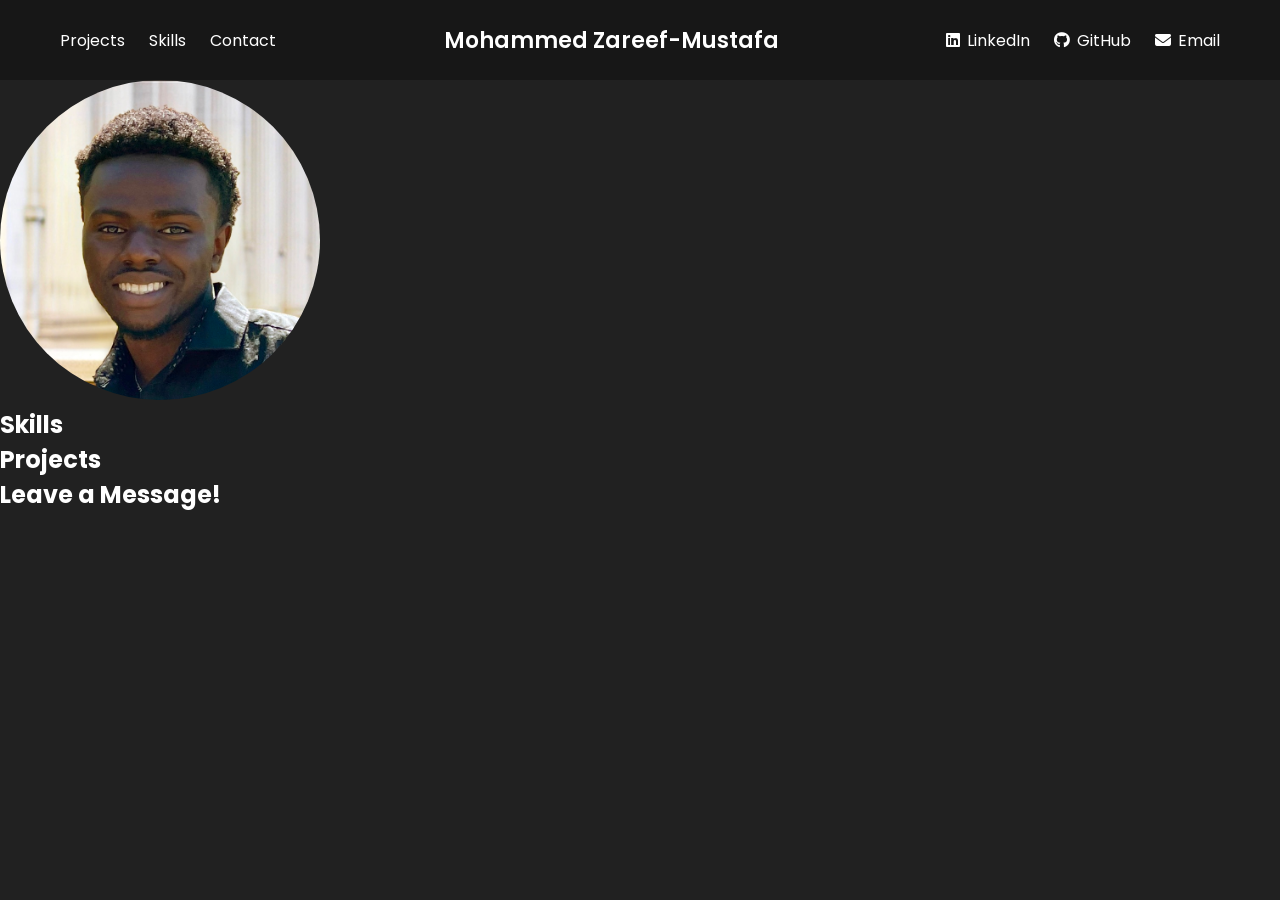
==== index.html @ 6625fdc6 "Initial commit" ====
<!DOCTYPE html>
<html lang="en">
  <head>
    <meta charset="UTF-8" />
    <meta name="viewport" content="width=device-width, initial-scale=1.0" />
    <title>Portfolio</title>
    <link rel="stylesheet" href="style.css" />

    <link rel="preconnect" href="https://fonts.googleapis.com" />
    <link rel="preconnect" href="https://fonts.gstatic.com" crossorigin />
    <link
      href="https://fonts.googleapis.com/css2?family=Poppins:ital,wght@0,100;0,200;0,300;0,400;0,500;0,600;0,700;0,800;0,900;1,100;1,200;1,300;1,400;1,500;1,600;1,700;1,800;1,900&display=swap"
      rel="stylesheet"
    />
    <link
      rel="stylesheet"
      href="https://cdnjs.cloudflare.com/ajax/libs/font-awesome/6.7.2/css/all.min.css"
      integrity="sha512-Evv84Mr4kqVGRNSgIGL/F/aIDqQb7xQ2vcrdIwxfjThSH8CSR7PBEakCr51Ck+w+/U6swU2Im1vVX0SVk9ABhg=="
      crossorigin="anonymous"
      referrerpolicy="no-referrer"
    />
  </head>
  <body>
    <!-- NAVBAR -->
    <nav id="desktop-nav">
      <div class="left">
        <a href="#projects">Projects</a>

        <a href="#skills">Skills</a>

        <a href="#contact">Contact</a>
      </div>
      <div class="middle">
        <a href="#top">Mohammed Zareef-Mustafa</a>
      </div>
      <div class="right">
        <a
          href="https://www.linkedin.com/in/mohammed-zareef-mustafa/"
          target="_blank"
        >
          <i class="fa-brands fa-linkedin"></i>
          <span>LinkedIn</span>
        </a>

        <a href="https://github.com/mzareefmustafa" target="_blank">
          <i class="fa-brands fa-github"></i>
          <span>GitHub</span>
        </a>

        <a href="mailto:mzareefmustafa@gmail.com" target="_blank">
          <i class="fa-solid fa-envelope"></i>
          <span>Email</span>
        </a>
      </div>
    </nav>
    <img src="assets/MyPortrait2_copy.jpg" alt="Photo of Mohammed" />
    <main>
      <!-- SECTION 1: HERO -->
      <section></section>

      <!-- SECTION 1: SKILLS -->
      <section id="skills"><h2>Skills</h2></section>

      <!-- SECTION 1: PROJECTS -->
      <section id="projects"><h2>Projects</h2></section>

      <!-- SECTION 1: CONTACT -->
      <section id="contact"><h2>Leave a Message!</h2></section>
    </main>
  </body>
</html>
---- style.css ----
:root {
    --text-color: white;
    --link-color: #4a76ee;
    --background-color: #eeeff1;
}

* {
    margin: 0;
    padding: 0;
    box-sizing: border-box;
}

body {
    font-family: "Poppins", sans-serif;
    background-color: rgb(33, 33, 33);
    color: white
}

html {
    scroll-behavior: smooth;
}

p {
    color: rgb(85, 85, 85);
}


a {
    color: var(--link-color);
    text-decoration: none;
    transition: all 300ms ease;
}

nav {
    display: flex;
    justify-content: space-between;
    padding: 0 50px;
    height: 80px;
    align-items: center;
    background-color: rgb(23, 23, 23);
}

nav .left a {
    color: var(--text-color);
    margin: 0 10px;
}

nav .middle a {
    color: var(--text-color);
    font-size: 22px;
    font-weight: 600;
}

nav .right a {
    color: var(--text-color);
    margin: 0 10px;
}

nav .right a span {
    margin-left: 3px;
}

@media (max-width: 600px) {
    /* NAVBAR */
    nav {
        padding: 0 20px;
    }

    nav .right a span {
        display: none;
    }
}

img {
    width: 25%;
    border-radius: 200px;
    
}
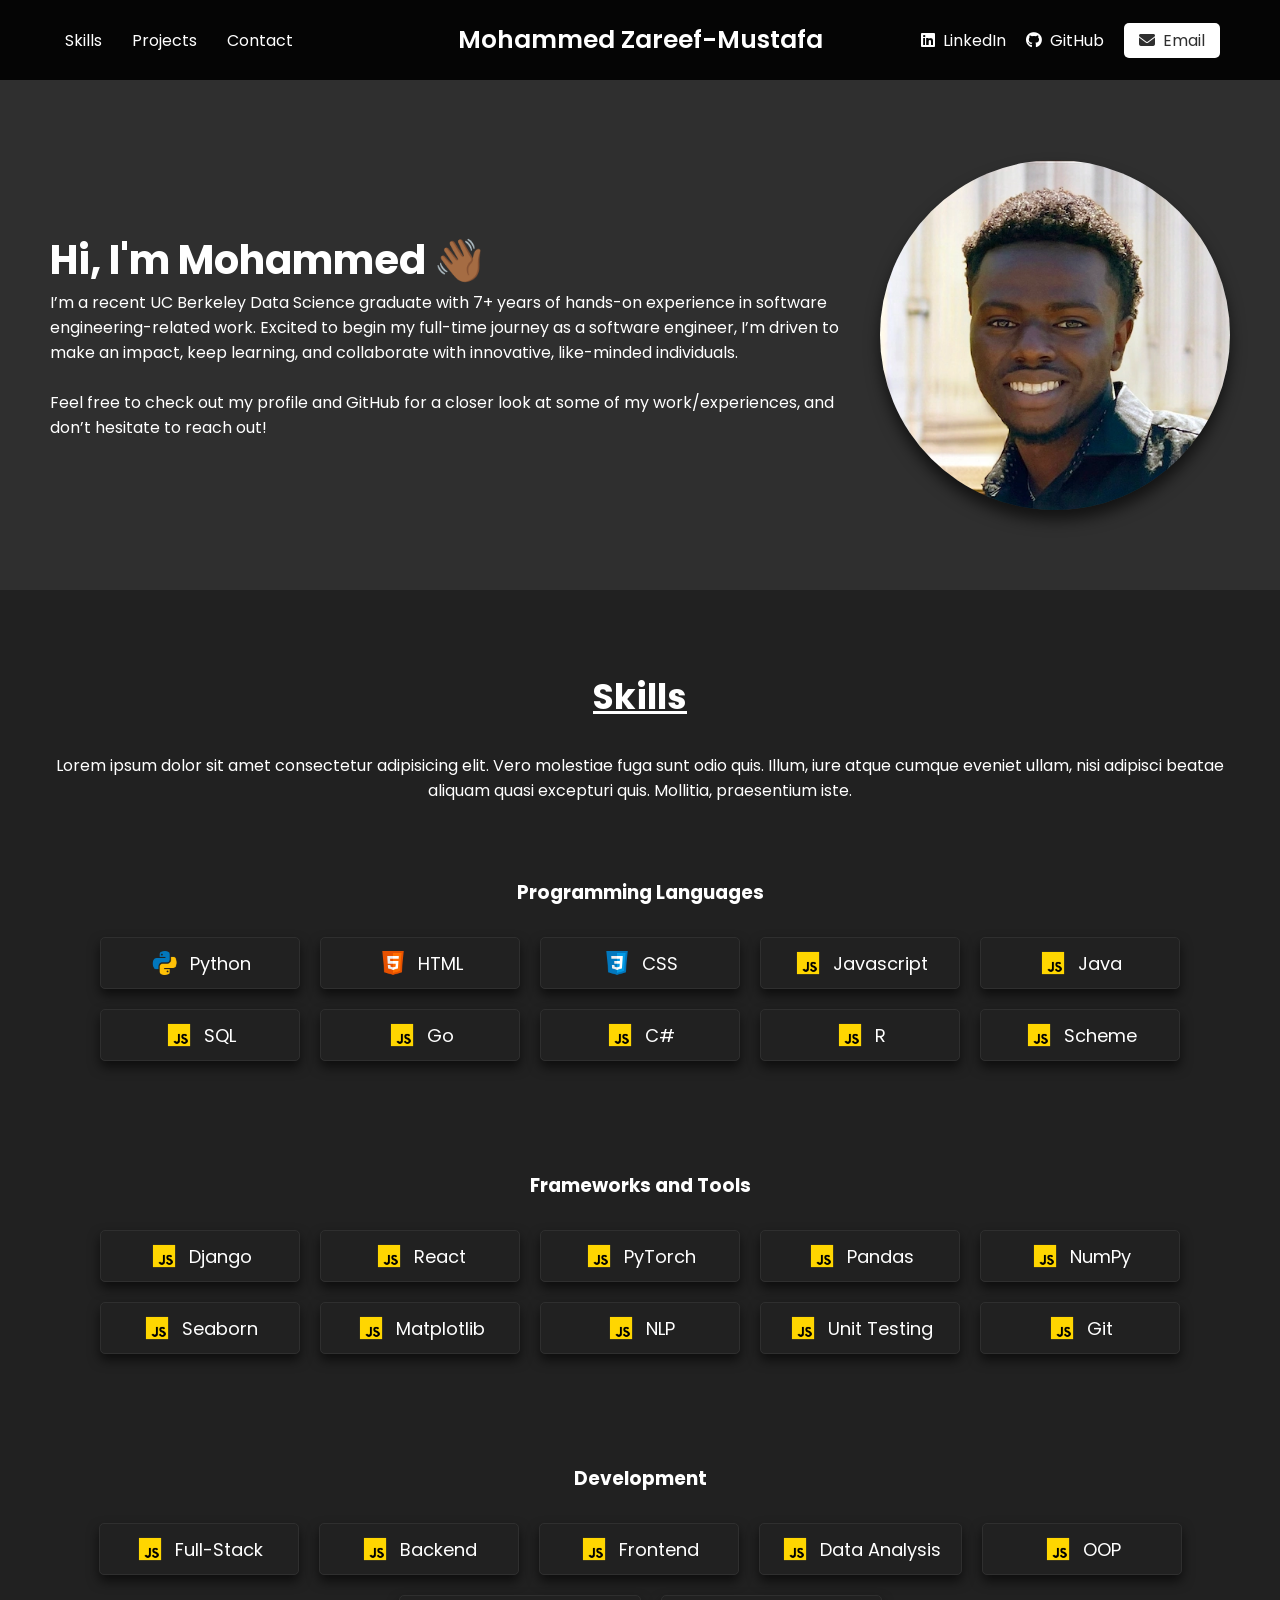
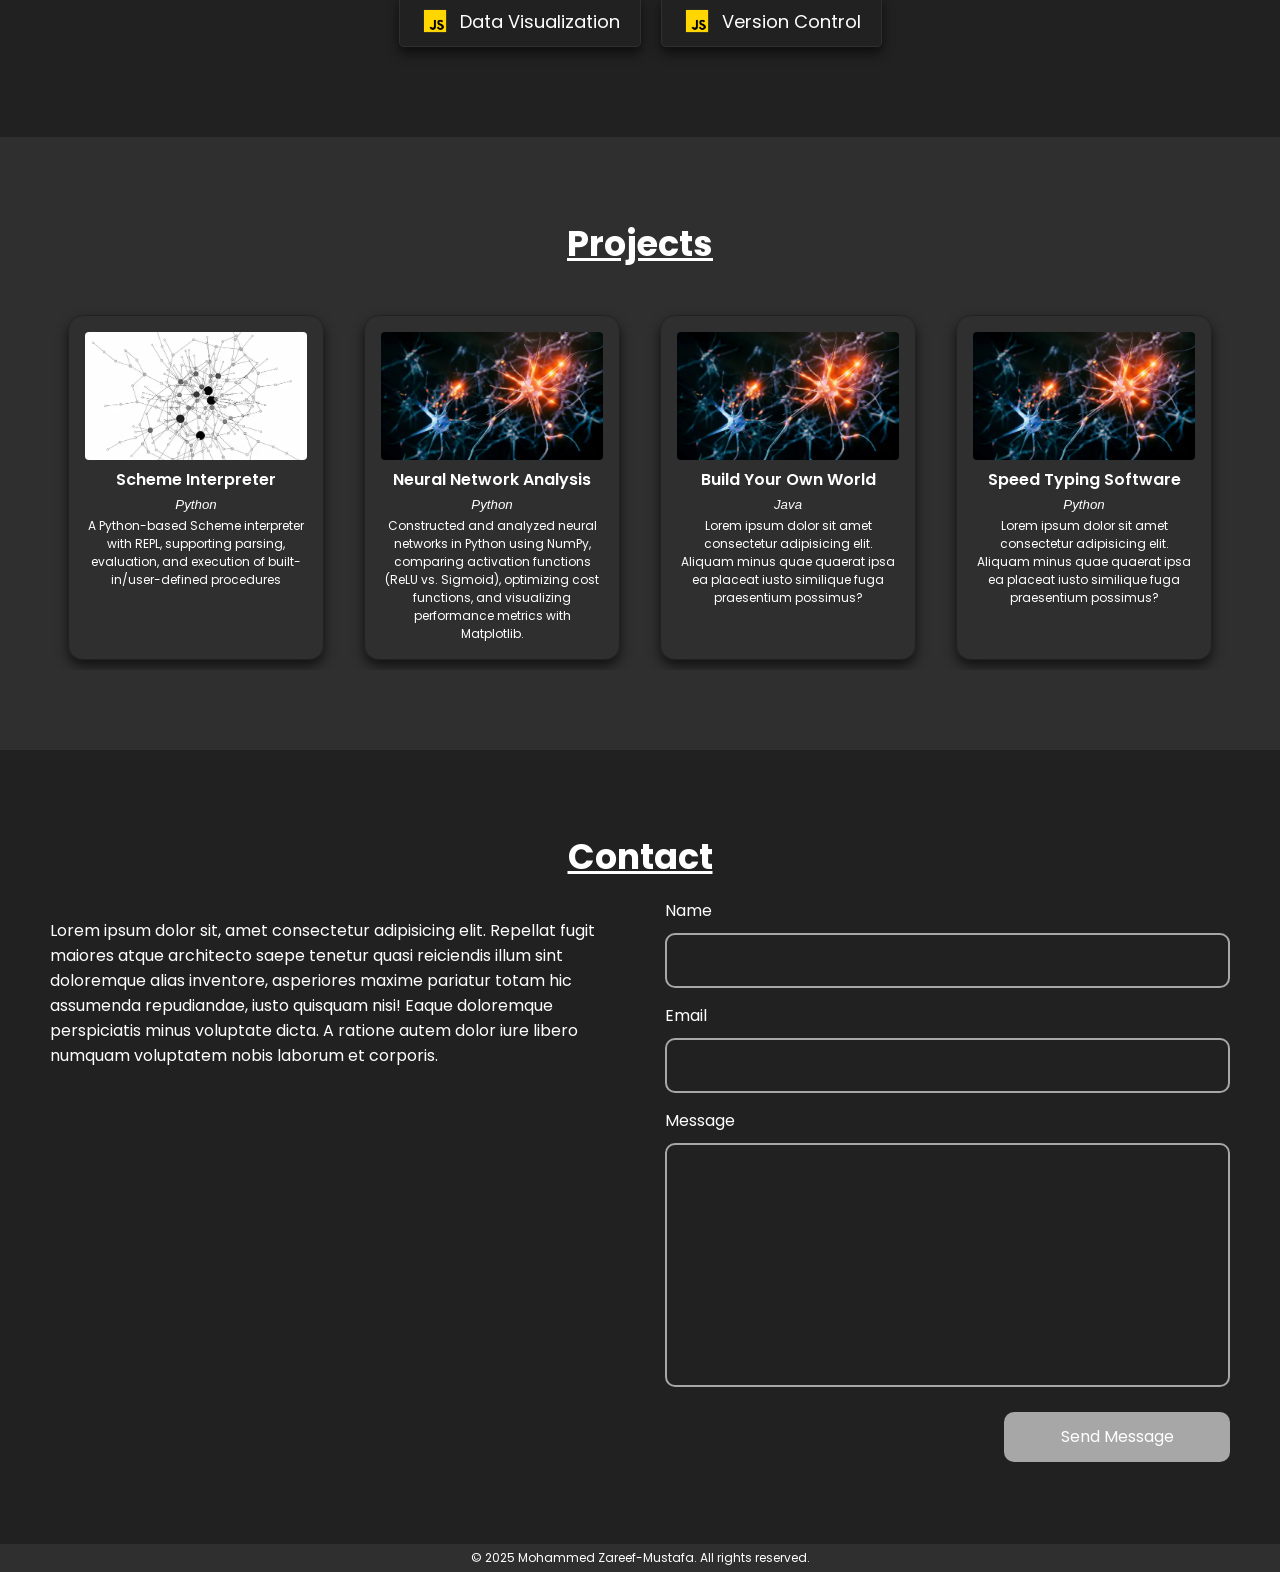
==== commit fe07b42a: "added skills, projects, and contact sections" ====
--- a/index.html
+++ b/index.html
@@ -22,16 +22,16 @@
   </head>
   <body>
     <!-- NAVBAR -->
-    <nav id="desktop-nav">
+    <nav>
       <div class="left">
+        <a href="#skills">Skills</a>
+
         <a href="#projects">Projects</a>
-
-        <a href="#skills">Skills</a>
 
         <a href="#contact">Contact</a>
       </div>
       <div class="middle">
-        <a href="#top">Mohammed Zareef-Mustafa</a>
+        <a href="#">Mohammed <span class="no-break">Zareef-Mustafa</span></a>
       </div>
       <div class="right">
         <a
@@ -53,19 +53,279 @@
         </a>
       </div>
     </nav>
-    <img src="assets/MyPortrait2_copy.jpg" alt="Photo of Mohammed" />
     <main>
       <!-- SECTION 1: HERO -->
-      <section></section>
-
-      <!-- SECTION 1: SKILLS -->
-      <section id="skills"><h2>Skills</h2></section>
-
-      <!-- SECTION 1: PROJECTS -->
-      <section id="projects"><h2>Projects</h2></section>
-
-      <!-- SECTION 1: CONTACT -->
-      <section id="contact"><h2>Leave a Message!</h2></section>
+      <section class="hero-section">
+        <div class="text">
+          <h2>Hi, I'm Mohammed 👋🏾</h2>
+          <p>
+            I’m a recent UC Berkeley Data Science graduate with 7+ years of
+            hands-on experience in software engineering-related work. Excited to
+            begin my full-time journey as a software engineer, I’m driven to
+            make an impact, keep learning, and collaborate with innovative,
+            like-minded individuals.
+          </p>
+          <br />
+          <p>
+            Feel free to check out my profile and GitHub for a closer look at
+            some of my work/experiences, and don’t hesitate to reach out!
+          </p>
+        </div>
+        <div class="headshot">
+          <img src="assets/MyPortrait2-copy.webp" alt="Headshot of Mohammed" />
+        </div>
+      </section>
+      <!-- SECTION 2: SKILLS -->
+      <section id="skills" class="skills-section">
+        <h2 class="sections">Skills</h2>
+        <div class="text">
+          Lorem ipsum dolor sit amet consectetur adipisicing elit. Vero
+          molestiae fuga sunt odio quis. Illum, iure atque cumque eveniet ullam,
+          nisi adipisci beatae aliquam quasi excepturi quis. Mollitia,
+          praesentium iste.
+        </div>
+        <h3 class="skill-sections-title">Programming Languages</h3>
+        <div class="skill-sets">
+          <div class="skill">
+            <img src="assets/python-icon.png" alt="Python logo" />
+            <span>Python</span>
+          </div>
+          <div class="skill">
+            <img src="assets/html-logo.png" alt="HTML logo" />
+            <span>HTML</span>
+          </div>
+          <div class="skill">
+            <img src="assets/css-logo.png" alt="CSS logo" />
+            <span>CSS</span>
+          </div>
+          <div class="skill">
+            <img src="assets/javascript-logo.png" alt="Javascript logo" />
+            <span>Javascript</span>
+          </div>
+          <div class="skill">
+            <img src="assets/javascript-logo.png" alt="Javascript logo" />
+            <span>Java</span>
+          </div>
+          <div class="skill">
+            <img src="assets/javascript-logo.png" alt="Javascript logo" />
+            <span>SQL</span>
+          </div>
+          <div class="skill">
+            <img src="assets/javascript-logo.png" alt="Javascript logo" />
+            <span>Go</span>
+          </div>
+          <div class="skill">
+            <img src="assets/javascript-logo.png" alt="Javascript logo" />
+            <span>C#</span>
+          </div>
+          <div class="skill">
+            <img src="assets/javascript-logo.png" alt="Javascript logo" />
+            <span>R</span>
+          </div>
+          <div class="skill">
+            <img src="assets/javascript-logo.png" alt="Javascript logo" />
+            <span>Scheme</span>
+          </div>
+        </div>
+        <h3 class="skill-sections-title">Frameworks and Tools</h3>
+        <div class="skill-sets">
+          <div class="skill">
+            <img src="assets/javascript-logo.png" alt="Javascript logo" />
+            <span>Django</span>
+          </div>
+          <div class="skill">
+            <img src="assets/javascript-logo.png" alt="Javascript logo" />
+            <span>React</span>
+          </div>
+          <div class="skill">
+            <img src="assets/javascript-logo.png" alt="Javascript logo" />
+            <span>PyTorch</span>
+          </div>
+          <div class="skill">
+            <img src="assets/javascript-logo.png" alt="Javascript logo" />
+            <span>Pandas</span>
+          </div>
+          <div class="skill">
+            <img src="assets/javascript-logo.png" alt="Javascript logo" />
+            <span>NumPy</span>
+          </div>
+          <div class="skill">
+            <img src="assets/javascript-logo.png" alt="Javascript logo" />
+            <span>Seaborn</span>
+          </div>
+          <div class="skill">
+            <img src="assets/javascript-logo.png" alt="Javascript logo" />
+            <span>Matplotlib</span>
+          </div>
+          <div class="skill">
+            <img src="assets/javascript-logo.png" alt="Javascript logo" />
+            <span>NLP</span>
+          </div>
+          <div class="skill">
+            <img src="assets/javascript-logo.png" alt="Javascript logo" />
+            <span>Unit Testing</span>
+          </div>
+          <div class="skill">
+            <img src="assets/javascript-logo.png" alt="Javascript logo" />
+            <span>Git</span>
+          </div>
+        </div>
+        <h3 class="skill-sections-title">Development</h3>
+        <div class="skill-sets">
+          <div class="skill">
+            <img src="assets/javascript-logo.png" alt="Javascript logo" />
+            <span>Full-Stack</span>
+          </div>
+          <div class="skill">
+            <img src="assets/javascript-logo.png" alt="Javascript logo" />
+            <span>Backend</span>
+          </div>
+          <div class="skill">
+            <img src="assets/javascript-logo.png" alt="Javascript logo" />
+            <span>Frontend</span>
+          </div>
+          <div class="skill">
+            <img src="assets/javascript-logo.png" alt="Javascript logo" />
+            <span>Data Analysis</span>
+          </div>
+          <div class="skill">
+            <img src="assets/javascript-logo.png" alt="Javascript logo" />
+            <span>OOP</span>
+          </div>
+          <div class="skill">
+            <img src="assets/javascript-logo.png" alt="Javascript logo" />
+            <span>Data Visualization</span>
+          </div>
+          <div class="skill">
+            <img src="assets/javascript-logo.png" alt="Javascript logo" />
+            <span>Version Control</span>
+          </div>
+        </div>
+      </section>
+
+      <!-- SECTION 3: PROJECTS -->
+      <section id="projects" class="project-section">
+        <h2 class="sections">Projects</h2>
+        <div class="horizontal-scroll">
+          <div class="project-box">
+            <a
+              href="https://github.com/mzareefmustafa/Scheme-Interpreter"
+              target="_blank"
+            >
+              <picture>
+                <source srcset="assets/gen-graph.webp" type="image/webp" />
+                <img
+                  src="assets/gen-graph.webp"
+                  alt="Scheme-Interpreter Image"
+                />
+              </picture>
+              <h4>Scheme Interpreter</h4>
+              <h5><em>Python</em></h5>
+              <p>
+                A Python-based Scheme interpreter with REPL, supporting parsing,
+                evaluation, and execution of built-in/user-defined procedures
+              </p>
+            </a>
+          </div>
+          <div class="project-box">
+            <a
+              href="https://github.com/mzareefmustafa/Sigmoid-and-Relu-Neural-Nets"
+              target="_blank"
+            >
+              <picture>
+                <source srcset="assets/neural-network.webp" type="image/webp" />
+                <img
+                  src="assets/neural-network.webp"
+                  alt="Neural Network Image"
+                />
+              </picture>
+              <h4>Neural Network Analysis</h4>
+              <h5><em>Python</em></h5>
+              <p>
+                Constructed and analyzed neural networks in Python using NumPy,
+                comparing activation functions (ReLU vs. Sigmoid), optimizing
+                cost functions, and visualizing performance metrics with
+                Matplotlib.
+              </p>
+            </a>
+          </div>
+          <div class="project-box">
+            <a
+              href="https://github.com/mzareefmustafa/Sigmoid-and-Relu-Neural-Nets"
+              target="_blank"
+            >
+              <picture>
+                <source srcset="assets/neural-network.webp" type="image/webp" />
+                <img
+                  src="assets/neural-network.webp"
+                  alt="Neural Network Image"
+                />
+              </picture>
+              <h4>Build Your Own World</h4>
+              <h5><em>Java</em></h5>
+              <p>
+                Lorem ipsum dolor sit amet consectetur adipisicing elit. Aliquam
+                minus quae quaerat ipsa ea placeat iusto similique fuga
+                praesentium possimus?
+              </p>
+            </a>
+          </div>
+          <div class="project-box">
+            <a
+              href="https://github.com/mzareefmustafa/Sigmoid-and-Relu-Neural-Nets"
+              target="_blank"
+            >
+              <picture>
+                <source srcset="assets/neural-network.webp" type="image/webp" />
+                <img
+                  src="assets/neural-network.webp"
+                  alt="Neural Network Image"
+                />
+              </picture>
+              <h4>Speed Typing Software</h4>
+              <h5><em>Python</em></h5>
+              <p>
+                Lorem ipsum dolor sit amet consectetur adipisicing elit. Aliquam
+                minus quae quaerat ipsa ea placeat iusto similique fuga
+                praesentium possimus?
+              </p>
+            </a>
+          </div>
+        </div>
+      </section>
+
+      <!-- SECTION 4: Contact -->
+      <section id="contact" class="contact-section">
+        <h2>Contact</h2>
+
+        <div class="group">
+          <div class="text">
+            Lorem ipsum dolor sit, amet consectetur adipisicing elit. Repellat
+            fugit maiores atque architecto saepe tenetur quasi reiciendis illum
+            sint doloremque alias inventore, asperiores maxime pariatur totam
+            hic assumenda repudiandae, iusto quisquam nisi! Eaque doloremque
+            perspiciatis minus voluptate dicta. A ratione autem dolor iure
+            libero numquam voluptatem nobis laborum et corporis.
+          </div>
+
+          <form>
+            <label for="name">Name</label>
+            <input type="text" id="name" />
+
+            <label for="email">Email</label>
+            <input type="email" id="email" />
+
+            <label for="message">Message</label>
+            <textarea id="message" cols="30" rows="10"></textarea>
+
+            <button type="submit">Send Message</button>
+          </form>
+        </div>
+      </section>
     </main>
+    <!-- SECTION 5:Footer -->
+    <footer>
+      <p>© 2025 Mohammed Zareef-Mustafa. All rights reserved.</p>
+    </footer>
   </body>
 </html>
--- a/style.css
+++ b/style.css
@@ -2,8 +2,11 @@
 :root {
     --text-color: white;
     --link-color: #4a76ee;
-    --background-color: #eeeff1;
-}
+    --background-color: rgb(47, 47, 47);
+    --hover-color: rgb(167, 167, 167);
+    --lining-color: rgb(33, 33, 33);
+    --background-color2: rgb(33, 33, 33);
+}   
 
 * {
     margin: 0;
@@ -11,18 +14,23 @@
     box-sizing: border-box;
 }
 
+main {
+    padding-top: 80px; /* Matches the height of the navbar */
+}
+
 body {
     font-family: "Poppins", sans-serif;
-    background-color: rgb(33, 33, 33);
+    background-color: var(--background-color);
     color: white
 }
 
 html {
     scroll-behavior: smooth;
+    scroll-padding-top: 80px;
 }
 
 p {
-    color: rgb(85, 85, 85);
+    color: white;
 }
 
 
@@ -38,42 +46,399 @@
     padding: 0 50px;
     height: 80px;
     align-items: center;
-    background-color: rgb(23, 23, 23);
+    background-color: rgba(0, 0, 0, 0.88);
+    position: fixed;
+    top: 0;
+    width: 100%;
+    z-index: 1000;
+    backdrop-filter: blur(5px);
+    -webkit-backdrop-filter: blur(5px); 
+}
+
+nav .left, nav .right {
+    display: flex; /* Ensures proper alignment of content in these sections */
+    align-items: center;
 }
 
 nav .left a {
     color: var(--text-color);
-    margin: 0 10px;
+    margin: 0 15px;
+    transition: .1s;
+}
+
+nav .left a:hover {
+    color: var(--hover-color);
+}
+
+nav .middle {
+    text-align: center;
+    flex: 1; /* Ensures the middle section takes up space for centering */
+    display: flex;
+    justify-content: center; /* Centers the content horizontally */
+    align-items: center; /* Centers the content vertically */
+    position: absolute; /* Removes it from the Flexbox flow */
+    left: 50%; /* Centers horizontally */
+    transform: translateX(-50%); /* Adjusts to true center */
 }
 
 nav .middle a {
     color: var(--text-color);
-    font-size: 22px;
-    font-weight: 600;
+    font-size: 25px; /* Adjust as needed */
+    font-weight: 600; /* Keeps bold styling */
+    text-align: center; /* Ensures multi-line text is center-aligned */
+    line-height: 1.2; /* Adjust line spacing between lines */
+    margin: 0; /* Removes any default margin */
+    white-space: normal; /* Allows wrapping of text */
+    text-decoration: none; /* Removes underline */
+}
+
+nav .middle a:hover {
+    color: var(--hover-color);
+}
+
+.no-break {
+    white-space: nowrap;
 }
 
 nav .right a {
     color: var(--text-color);
     margin: 0 10px;
+    transition: .1s;
+}
+
+nav .right a:hover {
+    color: var(--hover-color);
 }
 
 nav .right a span {
-    margin-left: 3px;
-}
-
-@media (max-width: 600px) {
+    margin-left: 4px;
+}
+
+nav .right a:last-child {
+    color: var(--background-color);
+    background-color: var(--text-color);
+    padding: 5px 15px;
+    border-radius: 5px;
+}
+
+/* fix media hover of this element */
+nav .right a:last-child:hover {
+    background-color: var(--hover-color);
+}
+
+.hero-section {
+    display: flex;
+    justify-content: space-between;
+    padding: 0 50px;
+    /* margin: 75px 0; */
+    align-items: center;
+    gap: 40px;
+    /* margin-bottom: ; */
+    padding-top: 80px;
+    padding-bottom: 80px;
+}
+
+.hero-section .text {
+    flex: 5;
+}
+
+
+.hero-section .text h2 {
+    font-size: 40px;
+}
+
+.hero-section .headshot {
+    flex: 2;
+    display: flex;
+    justify-content: right;
+}
+
+.hero-section img {
+    display: block;
+    width: 350px;
+    border-radius: 50%;
+    box-shadow: 0px 10px 15px rgba(0, 0, 0, 0.61);
+    object-fit: cover;
+}
+
+/* SECTION 2: SKILLS */
+
+.skills-section {
+    padding: 0 50px;
+    /* margin-bottom: 100px; */
+    background-color: var(--background-color2);
+    padding-top: 80px;
+    padding-bottom: 80px;
+}
+.skills-section .sections {
+    text-align: center;
+    font-size: 35px;
+    padding-bottom: 15px;
+    text-decoration: underline;
+}
+
+.skills-section .skill-sets .skill {
+    display: flex;
+    justify-content: center;
+    align-items: center;
+    gap: 10px;
+
+    min-width: 200px;
+    padding: 10px 20px;
+    margin: 10px;
+    border: 1.5px solid var(--background-color);
+    box-shadow: 0 6px 12px rgba(0, 0, 0, 0.61);
+    border-radius: 5px;
+    max-width: 300px;
+
+}
+
+.skills-section .skill-sets .skill img {
+    width: 30px;
+    height: 30px;
+    object-fit: contain;
+    border-radius: 2px;
+    background-color: transparent;
+}
+
+.skills-section .skill-sets .skill span {
+    font-size: 18px;
+}
+
+
+.skills-section .text {
+    text-align: center;
+    margin-bottom: 75px;
+    margin-top: 15px;
+}
+
+.skills-section .skill-sections-title {
+    text-align: center;
+    margin-bottom: 20px;
+    margin-top: 20px;
+}
+
+.skills-section .skill-sets {
+    display: flex;
+    justify-content: center;
+    flex-wrap: wrap;
+    margin-bottom: 100px;
+}
+
+.skills-section .skill-sets:last-child {
+    margin-bottom: 0px;
+}
+
+
+
+/* SECTION 3: PROJECTS */
+
+.project-section {
+    padding: 0 50px;
+    /* margin-bottom: 100px; */
+    padding-top: 80px;
+    padding-bottom: 80px;
+    /* width: 100%;
+    margin: auto;
+    min-height: 100vh; */
+    /* display: flex;
+    flex-direction: column; */
+    /* align-items: center;
+    text-align: center;
+    gap: 2rem; */
+  }
+  
+  .project-section .sections {
+    text-align: center;
+    margin-bottom: 20px;
+    font-size: 35px;
+    padding-bottom: 15px;
+    text-decoration: underline;
+  }
+  
+  .project-section .horizontal-scroll {
+    display: flex;
+    overflow-x: auto; /* Enable horizontal scrolling */
+    gap: 40px; /* Space between projects */
+    padding: 10px 0;
+    scroll-behavior: smooth; /* Smooth scrolling */
+    justify-content: center;
+  }
+  
+  .project-section .project-box {
+    flex: 0 0 16rem; /* Fixed width for each project */
+    background-color: transparent;
+    border: 1.5px solid var(--lining-color);
+    border-radius: 15px;
+    /* padding: 15px; */
+    box-shadow: 0 6px 12px rgba(0, 0, 0, 0.61);
+    text-align: center;
+    padding: 1rem;
+  }
+  
+  .project-section .project-box img {
+    width: 100%;
+    height: 8rem;
+    object-fit: cover;
+    border-radius: 0.25rem;
+    margin-bottom: 0rem;
+    
+  }
+
+  .project-section .project-box h4 {
+    margin-bottom: 0.3rem;
+    font-size: 1rem;
+    font-weight: 600;
+    color: var(--text-color);
+
+  }
+
+  .project-box h5 {
+    margin-bottom: 0.3rem;
+    font-weight: 500;
+    color: var(--text-color);
+    }
+
+  .project-section .project-box p {
+    font-size: 12px;
+  }
+
+/* SECTION 4: Contact */
+.contact-section {
+    padding: 0 50px;
+    /* margin-bottom: 100px; */
+    background-color: var(--background-color2);
+    padding-top: 80px;
+    padding-bottom: 80px;
+  }
+  
+  .contact-section h2 {
+    text-align: center;
+    font-size: 35px;
+    padding-bottom: 15px;
+    text-decoration: underline;
+  }
+  
+  .contact-section .group {
+    display: flex;
+    gap: 50px;
+  }
+  
+  .contact-section .group .text {
+    flex: 3;
+    margin-top: 20px;
+    
+  }
+  
+  .contact-section .group form {
+    flex: 3;
+    display: flex;
+    flex-direction: column;
+    
+  }
+  
+  .contact-section .group form input,
+  .contact-section .group form textarea {
+    font-family: 'Poppins', sans-serif;
+    font-size: 14px;
+    border: 2px solid var(--hover-color);
+    background-color: transparent;
+    padding: 15px 20px;
+    margin-top: 10px;
+    margin-bottom: 15px;
+    outline: none;
+    resize: none;
+    color: white;
+    border-radius:  10px;
+  }
+
+  .contact-section .group form button {
+    font-size: 16px;
+    font-family: 'Poppins', sans-serif;
+    color: #fff;
+    background-color: var(--link-color);
+    border: none;
+    height: 50px;
+    cursor: pointer;
+    transition: .1s;
+    width: 40%;
+    margin-top: 10px;
+    border-radius: 10px;
+    margin-left: auto;
+    background-color:var(--hover-color);
+  }
+  
+  .contact-section .group form button:hover {
+    filter: brightness(.8);
+    transition: .2s;
+  }
+
+  footer {
+    align-items: center;
+    padding-top: 5px;
+    padding-bottom: 5px;
+    background-color: var(--background-color);
+    border-top: 2px solid var(--lining-color);
+  }
+
+  footer p {
+    color: white;
+    text-align: center;
+    font-size: 12px;
+
+  }
+
+@media (max-width: 1150px) {
+    /* SECTION 1: HERO */
+    .hero-section .text h2 {
+        font-size: 30px;
+    }
+
+}
+
+@media (max-width: 1020px) {
+    /* SECTION 1: HERO */
+    .hero-section  {
+        flex-direction: column-reverse;
+    }
+
+    .hero-section .headshot img {
+        width: 300px;
+        /* align-items: center; */
+    }
+
+}
+@media (max-width: 1050px) {
     /* NAVBAR */
     nav {
         padding: 0 20px;
     }
-
+    nav .right a {
+        font-size: 22px;
+    }
     nav .right a span {
         display: none;
     }
-}
-
-img {
-    width: 25%;
-    border-radius: 200px;
+    nav .right a:last-child {
+        color: var(--text-color);
+        background-color: transparent;
+        padding: 0px;
+    }
+    nav .right a:last-child:hover {
+        background-color: transparent;
+        color: var(--hover-color);
+    }
+
+    /* Section 1: Hero */
+    .hero-section {
+        padding: 0 20px;
+    }
+
+    .hero-section .text h2 {
+        font-size: 30px;
+    }
+
+    /* SECTION 2: SKILLS */
+
     
-}+}
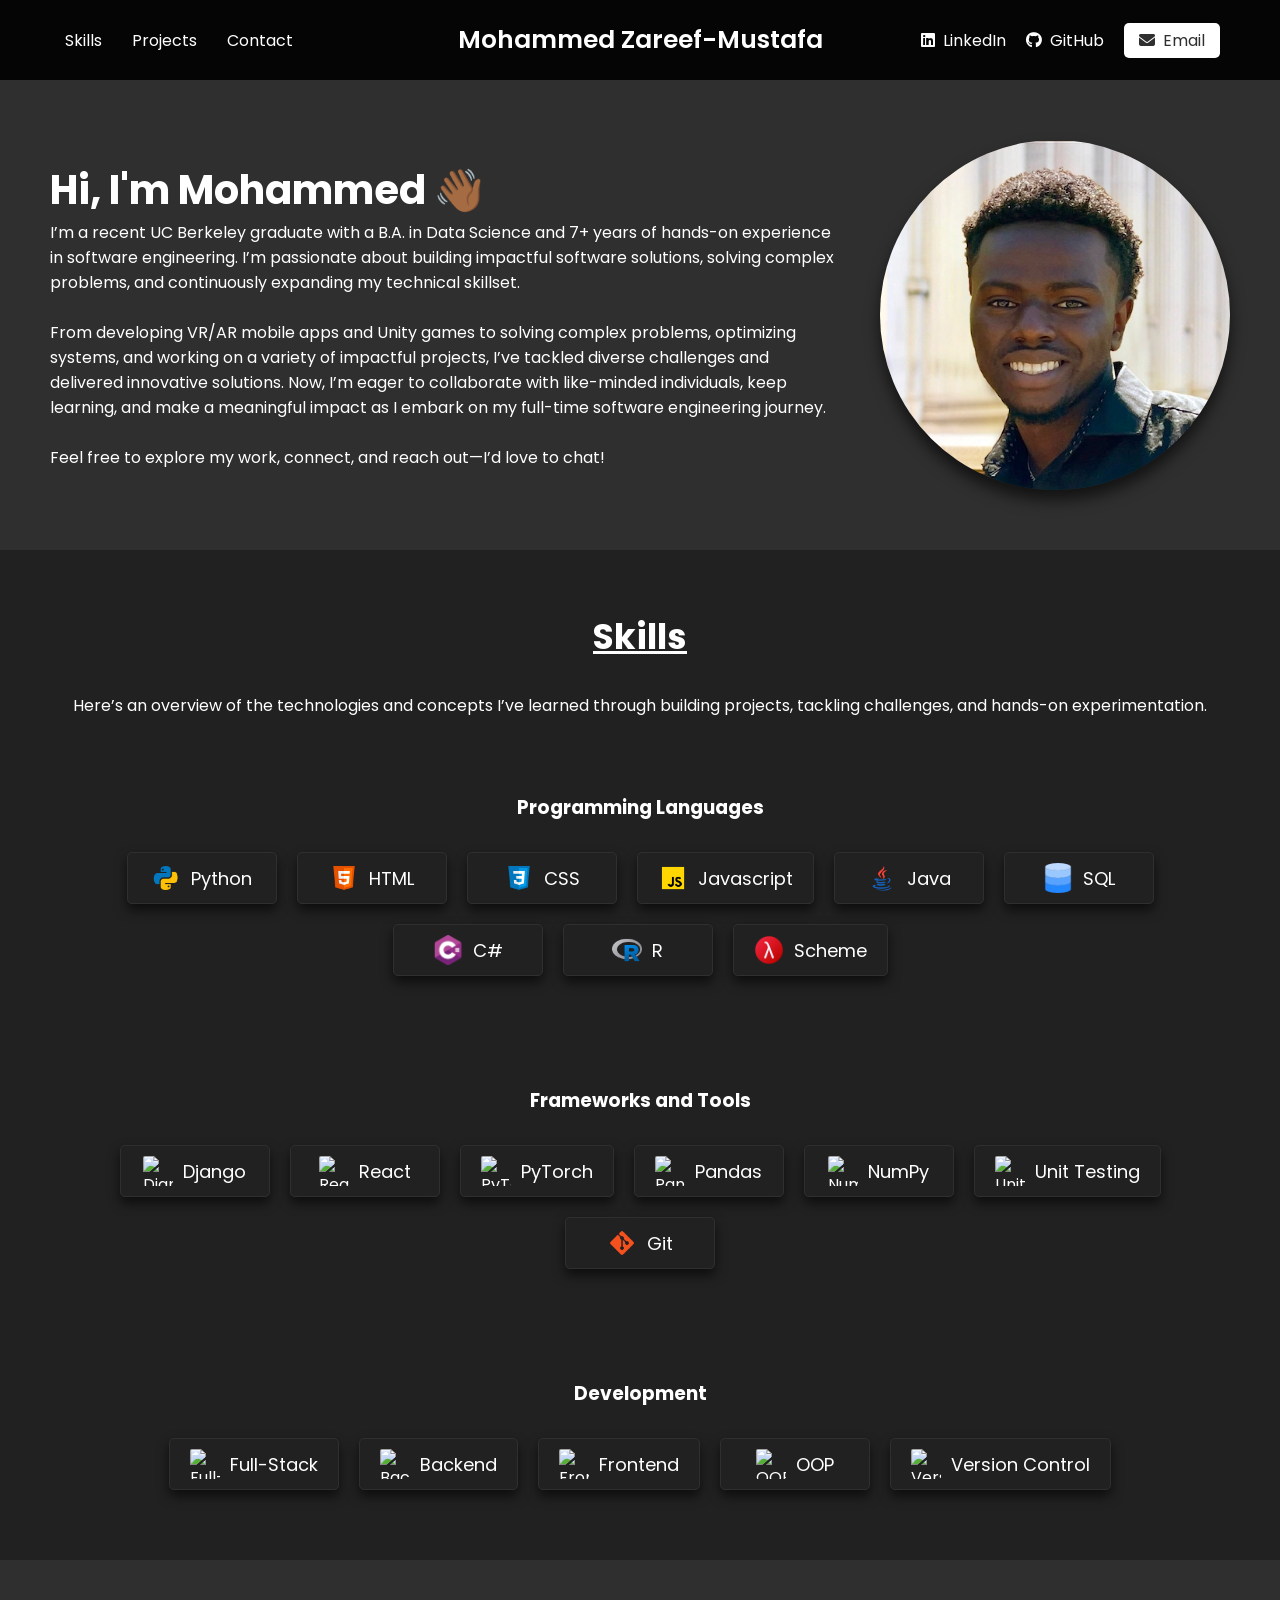
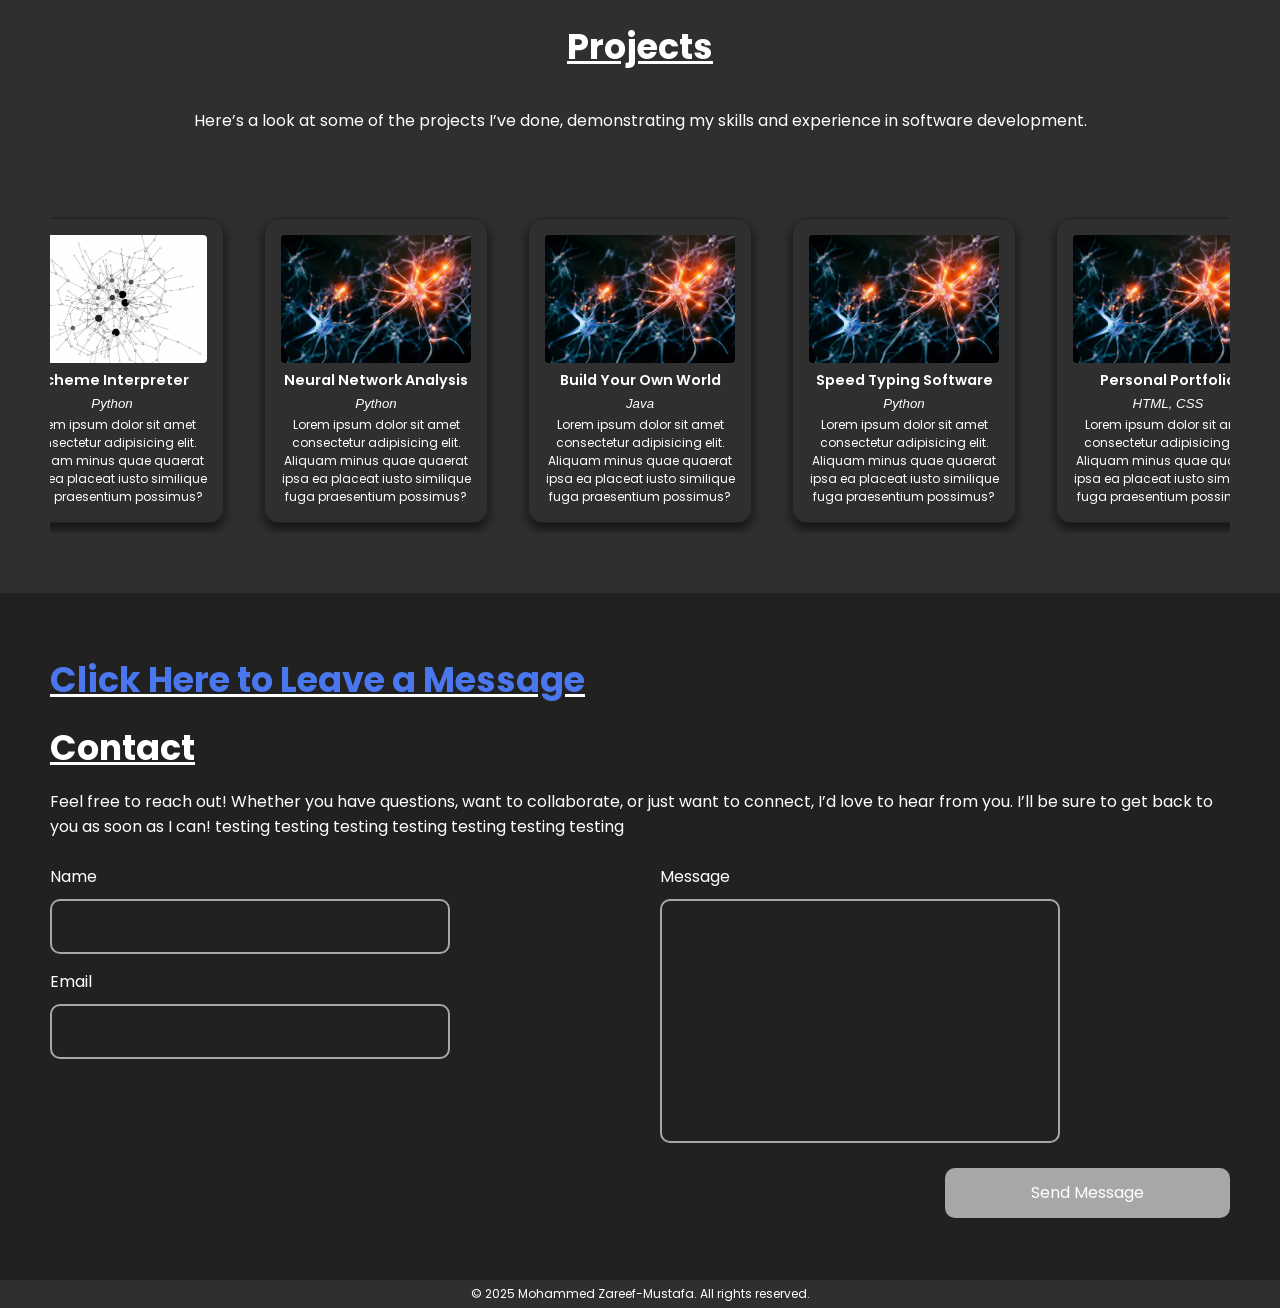
==== commit a0528712: "contact section: draft 1" ====
--- a/index.html
+++ b/index.html
@@ -59,16 +59,24 @@
         <div class="text">
           <h2>Hi, I'm Mohammed 👋🏾</h2>
           <p>
-            I’m a recent UC Berkeley Data Science graduate with 7+ years of
-            hands-on experience in software engineering-related work. Excited to
-            begin my full-time journey as a software engineer, I’m driven to
-            make an impact, keep learning, and collaborate with innovative,
-            like-minded individuals.
+            I’m a recent UC Berkeley graduate with a B.A. in Data Science and 7+
+            years of hands-on experience in software engineering. I’m passionate
+            about building impactful software solutions, solving complex
+            problems, and continuously expanding my technical skillset.
           </p>
           <br />
           <p>
-            Feel free to check out my profile and GitHub for a closer look at
-            some of my work/experiences, and don’t hesitate to reach out!
+            From developing VR/AR mobile apps and Unity games to solving complex
+            problems, optimizing systems, and working on a variety of impactful
+            projects, I’ve tackled diverse challenges and delivered innovative
+            solutions. Now, I’m eager to collaborate with like-minded
+            individuals, keep learning, and make a meaningful impact as I embark
+            on my full-time software engineering journey.
+          </p>
+          <br />
+          <p>
+            Feel free to explore my work, connect, and reach out—I’d love to
+            chat!
           </p>
         </div>
         <div class="headshot">
@@ -79,10 +87,9 @@
       <section id="skills" class="skills-section">
         <h2 class="sections">Skills</h2>
         <div class="text">
-          Lorem ipsum dolor sit amet consectetur adipisicing elit. Vero
-          molestiae fuga sunt odio quis. Illum, iure atque cumque eveniet ullam,
-          nisi adipisci beatae aliquam quasi excepturi quis. Mollitia,
-          praesentium iste.
+          Here’s an overview of the technologies and concepts I’ve learned
+          through building projects, tackling challenges, and hands-on
+          experimentation.
         </div>
         <h3 class="skill-sections-title">Programming Languages</h3>
         <div class="skill-sets">
@@ -103,101 +110,97 @@
             <span>Javascript</span>
           </div>
           <div class="skill">
-            <img src="assets/javascript-logo.png" alt="Javascript logo" />
+            <img src="assets/java-logo.png" alt="Java logo" />
             <span>Java</span>
           </div>
           <div class="skill">
-            <img src="assets/javascript-logo.png" alt="Javascript logo" />
+            <img src="assets/database-logo.png" alt="SQL logo" />
             <span>SQL</span>
           </div>
-          <div class="skill">
-            <img src="assets/javascript-logo.png" alt="Javascript logo" />
+          <!-- <div class="skill">
+            <img src="assets/go_256x256.png" alt="Go logo" />
             <span>Go</span>
-          </div>
-          <div class="skill">
-            <img src="assets/javascript-logo.png" alt="Javascript logo" />
+          </div> -->
+          <div class="skill">
+            <img src="assets/C-sharp-logo.png" alt="C# logo" />
             <span>C#</span>
           </div>
           <div class="skill">
-            <img src="assets/javascript-logo.png" alt="Javascript logo" />
+            <img src="assets/R-logo.png" alt="R logo" />
             <span>R</span>
           </div>
           <div class="skill">
-            <img src="assets/javascript-logo.png" alt="Javascript logo" />
+            <img src="assets/lambda-logo.png" alt="Scheme logo" />
             <span>Scheme</span>
           </div>
         </div>
         <h3 class="skill-sections-title">Frameworks and Tools</h3>
         <div class="skill-sets">
           <div class="skill">
-            <img src="assets/javascript-logo.png" alt="Javascript logo" />
+            <img src="" alt="Django logo" />
             <span>Django</span>
           </div>
           <div class="skill">
-            <img src="assets/javascript-logo.png" alt="Javascript logo" />
+            <img src="" alt="React logo" />
             <span>React</span>
           </div>
           <div class="skill">
-            <img src="assets/javascript-logo.png" alt="Javascript logo" />
+            <img src="" alt="PyTorch logo" />
             <span>PyTorch</span>
           </div>
           <div class="skill">
-            <img src="assets/javascript-logo.png" alt="Javascript logo" />
+            <img src="" alt="Pandas logo" />
             <span>Pandas</span>
           </div>
           <div class="skill">
-            <img src="assets/javascript-logo.png" alt="Javascript logo" />
+            <img src="" alt="NumPy logo" />
             <span>NumPy</span>
           </div>
-          <div class="skill">
+          <!-- <div class="skill">
             <img src="assets/javascript-logo.png" alt="Javascript logo" />
             <span>Seaborn</span>
           </div>
           <div class="skill">
             <img src="assets/javascript-logo.png" alt="Javascript logo" />
             <span>Matplotlib</span>
-          </div>
-          <div class="skill">
-            <img src="assets/javascript-logo.png" alt="Javascript logo" />
-            <span>NLP</span>
-          </div>
-          <div class="skill">
-            <img src="assets/javascript-logo.png" alt="Javascript logo" />
+          </div> -->
+          <div class="skill">
+            <img src="" alt="Unit Testing logo" />
             <span>Unit Testing</span>
           </div>
           <div class="skill">
-            <img src="assets/javascript-logo.png" alt="Javascript logo" />
+            <img src="assets/Git-logo.png" alt="Git logo" />
             <span>Git</span>
           </div>
         </div>
         <h3 class="skill-sections-title">Development</h3>
         <div class="skill-sets">
           <div class="skill">
-            <img src="assets/javascript-logo.png" alt="Javascript logo" />
+            <img src="" alt="Full-Stack logo" />
             <span>Full-Stack</span>
           </div>
           <div class="skill">
-            <img src="assets/javascript-logo.png" alt="Javascript logo" />
+            <img src="" alt="Backend logo" />
             <span>Backend</span>
           </div>
           <div class="skill">
-            <img src="assets/javascript-logo.png" alt="Javascript logo" />
+            <img src="" alt="Frontend logo" />
             <span>Frontend</span>
           </div>
-          <div class="skill">
+          <!-- <div class="skill">
             <img src="assets/javascript-logo.png" alt="Javascript logo" />
             <span>Data Analysis</span>
-          </div>
-          <div class="skill">
-            <img src="assets/javascript-logo.png" alt="Javascript logo" />
+          </div> -->
+          <div class="skill">
+            <img src="" alt="OOP logo" />
             <span>OOP</span>
           </div>
-          <div class="skill">
+          <!-- <div class="skill">
             <img src="assets/javascript-logo.png" alt="Javascript logo" />
             <span>Data Visualization</span>
-          </div>
-          <div class="skill">
-            <img src="assets/javascript-logo.png" alt="Javascript logo" />
+          </div> -->
+          <div class="skill">
+            <img src="" alt="Version Control logo" />
             <span>Version Control</span>
           </div>
         </div>
@@ -206,6 +209,10 @@
       <!-- SECTION 3: PROJECTS -->
       <section id="projects" class="project-section">
         <h2 class="sections">Projects</h2>
+        <div class="text">
+          Here’s a look at some of the projects I’ve done, demonstrating my
+          skills and experience in software development.
+        </div>
         <div class="horizontal-scroll">
           <div class="project-box">
             <a
@@ -222,8 +229,9 @@
               <h4>Scheme Interpreter</h4>
               <h5><em>Python</em></h5>
               <p>
-                A Python-based Scheme interpreter with REPL, supporting parsing,
-                evaluation, and execution of built-in/user-defined procedures
+                Lorem ipsum dolor sit amet consectetur adipisicing elit. Aliquam
+                minus quae quaerat ipsa ea placeat iusto similique fuga
+                praesentium possimus?
               </p>
             </a>
           </div>
@@ -242,10 +250,9 @@
               <h4>Neural Network Analysis</h4>
               <h5><em>Python</em></h5>
               <p>
-                Constructed and analyzed neural networks in Python using NumPy,
-                comparing activation functions (ReLU vs. Sigmoid), optimizing
-                cost functions, and visualizing performance metrics with
-                Matplotlib.
+                Lorem ipsum dolor sit amet consectetur adipisicing elit. Aliquam
+                minus quae quaerat ipsa ea placeat iusto similique fuga
+                praesentium possimus?
               </p>
             </a>
           </div>
@@ -291,34 +298,59 @@
               </p>
             </a>
           </div>
+          <div class="project-box">
+            <a
+              href="https://github.com/mzareefmustafa/Personal-Portfolio"
+              target="_blank"
+            >
+              <picture>
+                <source srcset="assets/neural-network.webp" type="image/webp" />
+                <img
+                  src="assets/neural-network.webp"
+                  alt="Neural Network Image"
+                />
+              </picture>
+              <h4>Personal Portfolio</h4>
+              <h5><em>HTML, CSS</em></h5>
+              <p>
+                Lorem ipsum dolor sit amet consectetur adipisicing elit. Aliquam
+                minus quae quaerat ipsa ea placeat iusto similique fuga
+                praesentium possimus?
+              </p>
+            </a>
+          </div>
         </div>
       </section>
 
       <!-- SECTION 4: Contact -->
       <section id="contact" class="contact-section">
+        <h2><a>Click Here to Leave a Message</a></h2>
         <h2>Contact</h2>
-
+        <div class="text">
+          Feel free to reach out! Whether you have questions, want to
+          collaborate, or just want to connect, I’d love to hear from you. I’ll
+          be sure to get back to you as soon as I can! testing testing testing
+          testing testing testing testing
+        </div>
         <div class="group">
-          <div class="text">
-            Lorem ipsum dolor sit, amet consectetur adipisicing elit. Repellat
-            fugit maiores atque architecto saepe tenetur quasi reiciendis illum
-            sint doloremque alias inventore, asperiores maxime pariatur totam
-            hic assumenda repudiandae, iusto quisquam nisi! Eaque doloremque
-            perspiciatis minus voluptate dicta. A ratione autem dolor iure
-            libero numquam voluptatem nobis laborum et corporis.
-          </div>
-
           <form>
-            <label for="name">Name</label>
-            <input type="text" id="name" />
-
-            <label for="email">Email</label>
-            <input type="email" id="email" />
-
-            <label for="message">Message</label>
-            <textarea id="message" cols="30" rows="10"></textarea>
-
-            <button type="submit">Send Message</button>
+            <div class="left">
+              <label for="name">Name</label>
+              <input type="text" class="input" id="name" />
+
+              <label for="email">Email</label>
+              <input type="email" class="input" id="email" />
+            </div>
+            <div class="left">
+              <label for="message">Message</label>
+              <textarea
+                id="message"
+                class="message"
+                cols="30"
+                rows="10"
+              ></textarea>
+              <button type="submit">Send Message</button>
+            </div>
           </form>
         </div>
       </section>
--- a/style.css
+++ b/style.css
@@ -134,8 +134,8 @@
     align-items: center;
     gap: 40px;
     /* margin-bottom: ; */
-    padding-top: 80px;
-    padding-bottom: 80px;
+    padding-top: 60px;
+    padding-bottom: 60px;
 }
 
 .hero-section .text {
@@ -167,8 +167,8 @@
     padding: 0 50px;
     /* margin-bottom: 100px; */
     background-color: var(--background-color2);
-    padding-top: 80px;
-    padding-bottom: 80px;
+    padding-top: 60px;
+    padding-bottom: 60px;
 }
 .skills-section .sections {
     text-align: center;
@@ -183,13 +183,13 @@
     align-items: center;
     gap: 10px;
 
-    min-width: 200px;
+    min-width: 150px;
     padding: 10px 20px;
     margin: 10px;
     border: 1.5px solid var(--background-color);
     box-shadow: 0 6px 12px rgba(0, 0, 0, 0.61);
     border-radius: 5px;
-    max-width: 300px;
+    /* max-width: 300px; */
 
 }
 
@@ -236,8 +236,8 @@
 .project-section {
     padding: 0 50px;
     /* margin-bottom: 100px; */
-    padding-top: 80px;
-    padding-bottom: 80px;
+    padding-top: 60px;
+    padding-bottom: 60px;
     /* width: 100%;
     margin: auto;
     min-height: 100vh; */
@@ -254,6 +254,7 @@
     font-size: 35px;
     padding-bottom: 15px;
     text-decoration: underline;
+    
   }
   
   .project-section .horizontal-scroll {
@@ -265,8 +266,14 @@
     justify-content: center;
   }
   
+  .project-section .text {
+    text-align: center;
+    margin-bottom: 75px;
+    margin-top: 15px;
+}
+
   .project-section .project-box {
-    flex: 0 0 16rem; /* Fixed width for each project */
+    flex: 0 0 14rem; /* Fixed width for each project */
     background-color: transparent;
     border: 1.5px solid var(--lining-color);
     border-radius: 15px;
@@ -274,6 +281,7 @@
     box-shadow: 0 6px 12px rgba(0, 0, 0, 0.61);
     text-align: center;
     padding: 1rem;
+    
   }
   
   .project-section .project-box img {
@@ -287,7 +295,7 @@
 
   .project-section .project-box h4 {
     margin-bottom: 0.3rem;
-    font-size: 1rem;
+    font-size: .9rem;
     font-weight: 600;
     color: var(--text-color);
 
@@ -295,7 +303,7 @@
 
   .project-box h5 {
     margin-bottom: 0.3rem;
-    font-weight: 500;
+    font-weight: 375;
     color: var(--text-color);
     }
 
@@ -308,12 +316,12 @@
     padding: 0 50px;
     /* margin-bottom: 100px; */
     background-color: var(--background-color2);
-    padding-top: 80px;
-    padding-bottom: 80px;
+    padding-top: 60px;
+    padding-bottom: 60px;
   }
   
   .contact-section h2 {
-    text-align: center;
+    /* text-align: center; */
     font-size: 35px;
     padding-bottom: 15px;
     text-decoration: underline;
@@ -324,13 +332,25 @@
     gap: 50px;
   }
   
-  .contact-section .group .text {
+  .contact-section .text {
     flex: 3;
-    margin-top: 20px;
-    
+    margin-top: 0px;
+    margin-bottom: 25px;
   }
   
   .contact-section .group form {
+    flex: 3;
+    display: flex;
+    gap: 40px;
+  }
+
+  .contact-section .group form .left {
+    flex: 3;
+    display: flex;
+    flex-direction: column;
+  }
+
+  .contact-section .group form .right {
     flex: 3;
     display: flex;
     flex-direction: column;
@@ -350,6 +370,7 @@
     resize: none;
     color: white;
     border-radius:  10px;
+    width: 400px;
   }
 
   .contact-section .group form button {
@@ -361,7 +382,7 @@
     height: 50px;
     cursor: pointer;
     transition: .1s;
-    width: 40%;
+    width: 50%;
     margin-top: 10px;
     border-radius: 10px;
     margin-left: auto;
@@ -373,6 +394,7 @@
     transition: .2s;
   }
 
+  /* SECTION 5:Footer */
   footer {
     align-items: center;
     padding-top: 5px;
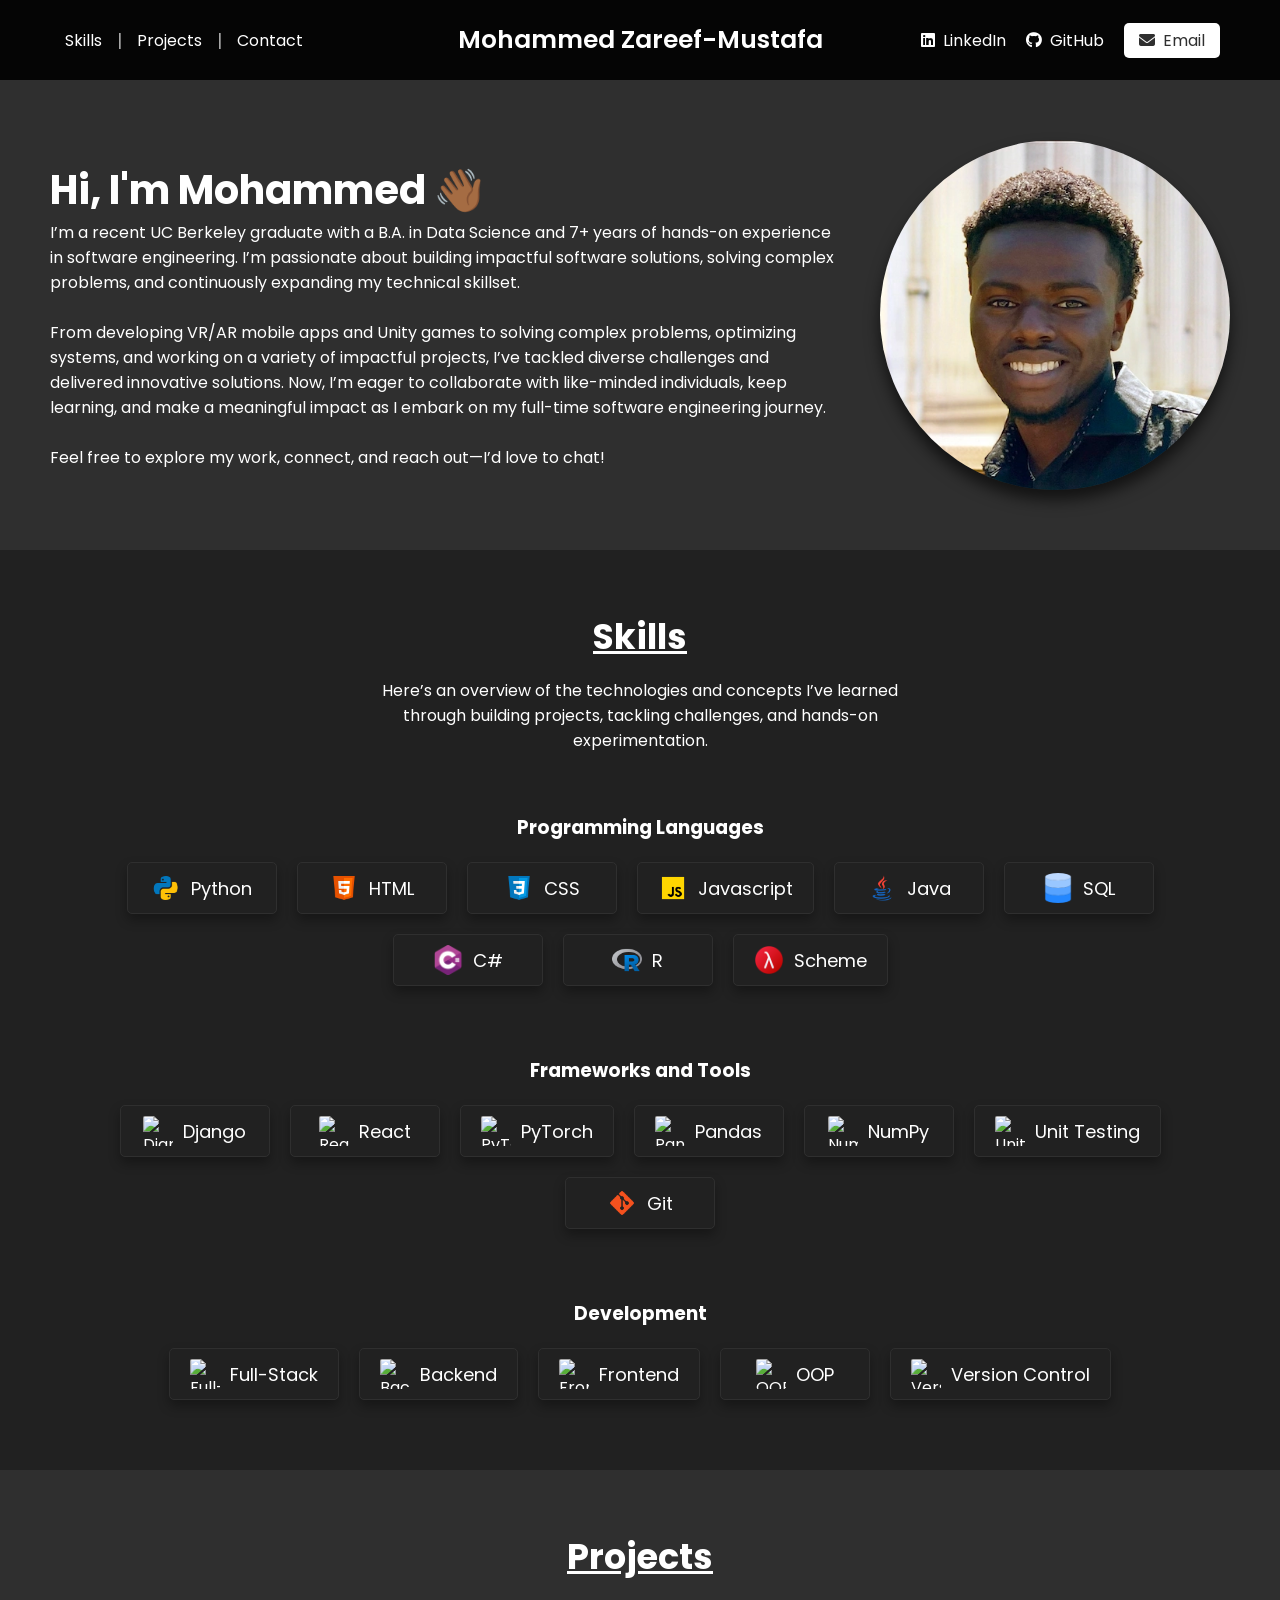
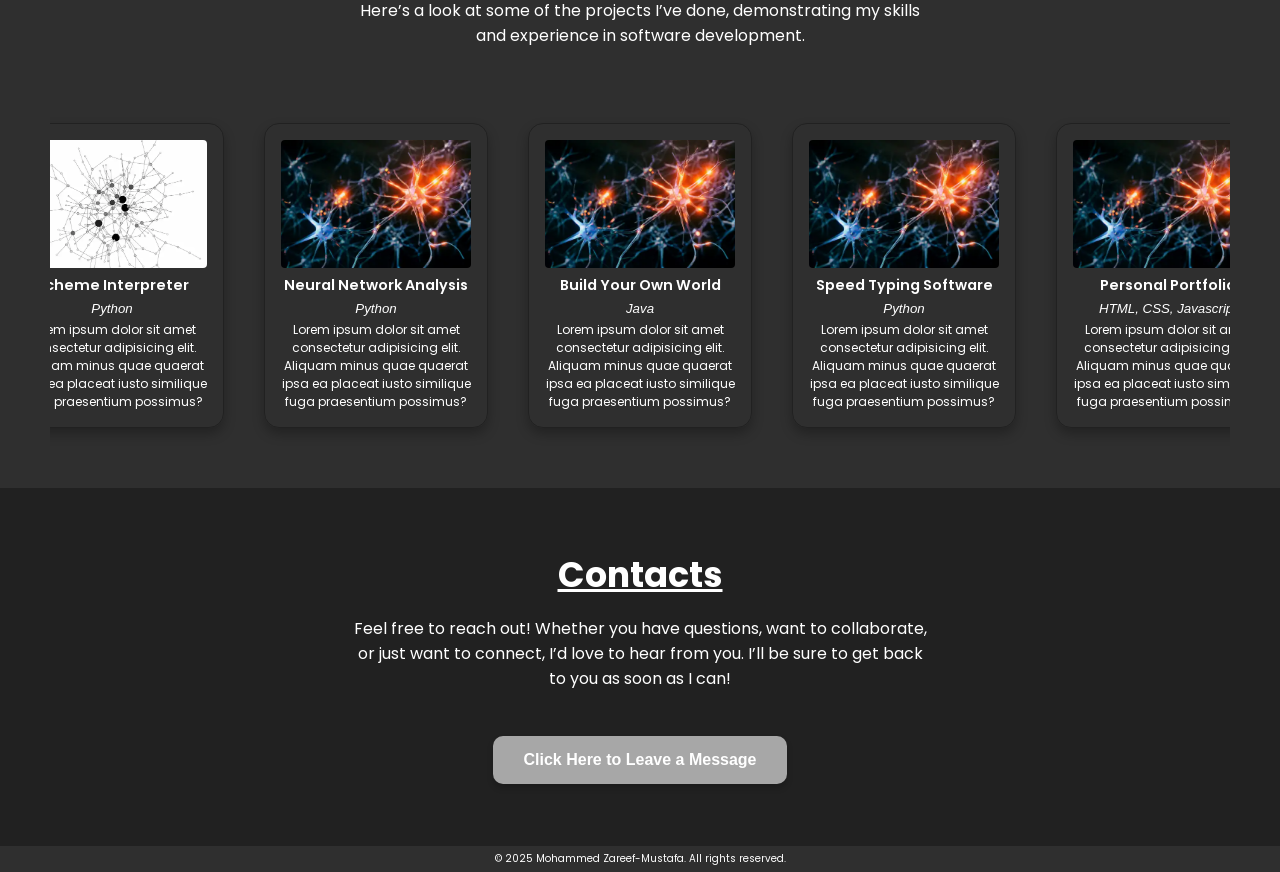
==== commit f526e096: "Completed Frontend. Still needs backend and media resizing" ====
--- a/index.html
+++ b/index.html
@@ -25,9 +25,9 @@
     <nav>
       <div class="left">
         <a href="#skills">Skills</a>
-
+        <span class="separator">|</span>
         <a href="#projects">Projects</a>
-
+        <span class="separator">|</span>
         <a href="#contact">Contact</a>
       </div>
       <div class="middle">
@@ -85,7 +85,7 @@
       </section>
       <!-- SECTION 2: SKILLS -->
       <section id="skills" class="skills-section">
-        <h2 class="sections">Skills</h2>
+        <h2 class="section-titles">Skills</h2>
         <div class="text">
           Here’s an overview of the technologies and concepts I’ve learned
           through building projects, tackling challenges, and hands-on
@@ -208,7 +208,7 @@
 
       <!-- SECTION 3: PROJECTS -->
       <section id="projects" class="project-section">
-        <h2 class="sections">Projects</h2>
+        <h2 class="section-titles">Projects</h2>
         <div class="text">
           Here’s a look at some of the projects I’ve done, demonstrating my
           skills and experience in software development.
@@ -311,7 +311,7 @@
                 />
               </picture>
               <h4>Personal Portfolio</h4>
-              <h5><em>HTML, CSS</em></h5>
+              <h5><em>HTML, CSS, Javascript</em></h5>
               <p>
                 Lorem ipsum dolor sit amet consectetur adipisicing elit. Aliquam
                 minus quae quaerat ipsa ea placeat iusto similique fuga
@@ -324,34 +324,54 @@
 
       <!-- SECTION 4: Contact -->
       <section id="contact" class="contact-section">
-        <h2><a>Click Here to Leave a Message</a></h2>
-        <h2>Contact</h2>
+        <h2 class="section-titles">Contacts</h2>
+
         <div class="text">
           Feel free to reach out! Whether you have questions, want to
           collaborate, or just want to connect, I’d love to hear from you. I’ll
-          be sure to get back to you as soon as I can! testing testing testing
-          testing testing testing testing
-        </div>
-        <div class="group">
-          <form>
-            <div class="left">
+          be sure to get back to you as soon as I can!
+        </div>
+
+        <!-- Button to open modal -->
+        <button id="open-modal">Click Here to Leave a Message</button>
+
+        <!-- Modal Structure -->
+        <div id="contact-modal" class="modal">
+          <div class="modal-content">
+            <span class="close-button">&times;</span>
+            <form>
               <label for="name">Name</label>
-              <input type="text" class="input" id="name" />
+              <input
+                placeholder="Enter Your Name Here"
+                type="text"
+                id="name"
+                required
+              />
 
               <label for="email">Email</label>
-              <input type="email" class="input" id="email" />
-            </div>
-            <div class="left">
+              <input
+                placeholder="Enter Your Email Here"
+                type="email"
+                id="email"
+                required
+              />
+
               <label for="message">Message</label>
               <textarea
+                placeholder="Enter Your Message Here"
+                type="message"
                 id="message"
-                class="message"
                 cols="30"
-                rows="10"
+                rows="5"
+                required
               ></textarea>
-              <button type="submit">Send Message</button>
-            </div>
-          </form>
+
+              <button type="submit">
+                Send Message
+                <img src="assets/send-icon.png" alt="send logo" />
+              </button>
+            </form>
+          </div>
         </div>
       </section>
     </main>
@@ -359,5 +379,6 @@
     <footer>
       <p>© 2025 Mohammed Zareef-Mustafa. All rights reserved.</p>
     </footer>
+    <script src="script.js"></script>
   </body>
 </html>
--- a/style.css
+++ b/style.css
@@ -38,6 +38,13 @@
     color: var(--link-color);
     text-decoration: none;
     transition: all 300ms ease;
+}
+
+.section-titles {
+    text-align: center;
+    font-size: 35px;
+    padding-bottom: 15px;
+    text-decoration: underline;
 }
 
 nav {
@@ -62,9 +69,24 @@
 
 nav .left a {
     color: var(--text-color);
-    margin: 0 15px;
-    transition: .1s;
-}
+    padding: 0 15px;
+    transition: 0.1s;
+    position: relative;
+    text-decoration: none;
+}
+
+nav .left .separator {
+    color: var(--hover-color);
+    font-size: 18px;
+}
+
+/* Optional: Adjust flexbox settings for consistent layout */
+nav .left {
+    display: flex;
+    align-items: center;
+    gap: 0; /* Ensure no extra gap from flexbox if using padding/margin */
+}
+
 
 nav .left a:hover {
     color: var(--hover-color);
@@ -126,14 +148,13 @@
     background-color: var(--hover-color);
 }
 
+/* SECTION 1: HERO  */
 .hero-section {
     display: flex;
     justify-content: space-between;
-    padding: 0 50px;
-    /* margin: 75px 0; */
     align-items: center;
     gap: 40px;
-    /* margin-bottom: ; */
+    padding: 0 50px;
     padding-top: 60px;
     padding-bottom: 60px;
 }
@@ -164,17 +185,10 @@
 /* SECTION 2: SKILLS */
 
 .skills-section {
+    background-color: var(--background-color2);
     padding: 0 50px;
-    /* margin-bottom: 100px; */
-    background-color: var(--background-color2);
     padding-top: 60px;
     padding-bottom: 60px;
-}
-.skills-section .sections {
-    text-align: center;
-    font-size: 35px;
-    padding-bottom: 15px;
-    text-decoration: underline;
 }
 
 .skills-section .skill-sets .skill {
@@ -187,7 +201,7 @@
     padding: 10px 20px;
     margin: 10px;
     border: 1.5px solid var(--background-color);
-    box-shadow: 0 6px 12px rgba(0, 0, 0, 0.61);
+    box-shadow: 0 6px 12px rgba(0, 0, 0, 0.325);
     border-radius: 5px;
     /* max-width: 300px; */
 
@@ -205,16 +219,18 @@
     font-size: 18px;
 }
 
-
 .skills-section .text {
-    text-align: center;
-    margin-bottom: 75px;
-    margin-top: 15px;
-}
+    flex: 3;
+    margin-top: 0px;
+    margin-bottom: 60px;
+    padding-left: 300px;
+    padding-right: 300px;
+    text-align: center; 
+  }
 
 .skills-section .skill-sections-title {
     text-align: center;
-    margin-bottom: 20px;
+    margin-bottom: 10px;
     margin-top: 20px;
 }
 
@@ -222,7 +238,7 @@
     display: flex;
     justify-content: center;
     flex-wrap: wrap;
-    margin-bottom: 100px;
+    margin-bottom: 60px;
 }
 
 .skills-section .skill-sets:last-child {
@@ -234,43 +250,38 @@
 /* SECTION 3: PROJECTS */
 
 .project-section {
-    padding: 0 50px;
-    /* margin-bottom: 100px; */
-    padding-top: 60px;
-    padding-bottom: 60px;
-    /* width: 100%;
-    margin: auto;
-    min-height: 100vh; */
-    /* display: flex;
-    flex-direction: column; */
-    /* align-items: center;
-    text-align: center;
-    gap: 2rem; */
-  }
-  
+  padding: 0 50px;
+  padding-top: 60px;
+  padding-bottom: 30px;
+  }
+
   .project-section .sections {
     text-align: center;
     margin-bottom: 20px;
     font-size: 35px;
-    padding-bottom: 15px;
+    /* padding-bottom: 15px; */
     text-decoration: underline;
-    
   }
   
   .project-section .horizontal-scroll {
     display: flex;
     overflow-x: auto; /* Enable horizontal scrolling */
     gap: 40px; /* Space between projects */
-    padding: 10px 0;
     scroll-behavior: smooth; /* Smooth scrolling */
     justify-content: center;
-  }
+    padding-top: 30px;
+    padding-bottom: 30px;
+  }
+  
   
   .project-section .text {
-    text-align: center;
-    margin-bottom: 75px;
-    margin-top: 15px;
-}
+    flex: 3;
+    margin-top: 0px;
+    margin-bottom: 45px;
+    padding-left: 300px;
+    padding-right: 300px;
+    text-align: center; 
+  }
 
   .project-section .project-box {
     flex: 0 0 14rem; /* Fixed width for each project */
@@ -278,12 +289,17 @@
     border: 1.5px solid var(--lining-color);
     border-radius: 15px;
     /* padding: 15px; */
-    box-shadow: 0 6px 12px rgba(0, 0, 0, 0.61);
+    box-shadow: 0 6px 12px rgba(0, 0, 0, 0.267);
     text-align: center;
     padding: 1rem;
-    
-  }
-  
+    transition: transform 0.2s ease, box-shadow 0.2s ease; /* Smooth transition for scaling */
+  }
+
+  .project-section .project-box:hover {
+    transform: scale(1.05); /* Grow the box slightly on hover */
+    box-shadow: 0 6px 12px rgba(0, 0, 0, 0.614);
+  }
+
   .project-section .project-box img {
     width: 100%;
     height: 8rem;
@@ -313,67 +329,141 @@
 
 /* SECTION 4: Contact */
 .contact-section {
+    background-color: var(--background-color2);
     padding: 0 50px;
-    /* margin-bottom: 100px; */
-    background-color: var(--background-color2);
     padding-top: 60px;
     padding-bottom: 60px;
   }
   
   .contact-section h2 {
-    /* text-align: center; */
+    text-align: center;
+    /* margin-bottom: 20px; */
     font-size: 35px;
     padding-bottom: 15px;
     text-decoration: underline;
   }
   
-  .contact-section .group {
-    display: flex;
-    gap: 50px;
-  }
-  
   .contact-section .text {
     flex: 3;
     margin-top: 0px;
-    margin-bottom: 25px;
-  }
-  
-  .contact-section .group form {
-    flex: 3;
-    display: flex;
-    gap: 40px;
-  }
-
-  .contact-section .group form .left {
-    flex: 3;
-    display: flex;
-    flex-direction: column;
-  }
-
-  .contact-section .group form .right {
-    flex: 3;
-    display: flex;
-    flex-direction: column;
-    
-  }
-  
-  .contact-section .group form input,
-  .contact-section .group form textarea {
+    margin-bottom: 45px;
+    padding-left: 300px;
+    padding-right: 300px;
+    text-align: center; 
+  }
+/* Model open button */
+/* Style for the "open-modal" button */
+#open-modal {
+    /* font-family: 'Poppins', sans-serif; Clean, modern font */
+    font-size: 16px; /* Readable font size */
+    font-weight: bold; /* Make it stand out */
+    color: white; /* Text color */
+    /* background: linear-gradient(90deg, #ff7eb3, #ff758c); */
+    border: none; /* No border for a clean look */
+    padding: 15px 30px; /* Spacing around the text */
+    border-radius: 10px; /* Rounded edges */
+    cursor: pointer; /* Pointer cursor for interactivity */
+    box-shadow: 0 4px 6px rgba(0, 0, 0, 0.2); /* Subtle shadow */
+    transition: all 0.3s ease; /* Smooth transitions */
+    /* height: 50px; */
+    /* transition: 0.1s; */
+    /* width: 100%; */
+    background-color: var(--hover-color);
+    display: block; /* Ensure the button behaves like a block for centering */
+    margin: 0 auto; /* Center the button horizontally */
+  }
+  
+  /* Hover effect for "open-modal" button */
+  #open-modal:hover {
+    /* background: linear-gradient(90deg, #ff758c, #ff7eb3); Invert gradient */
+    transform: translateY(-3px); /* Lift effect */
+    box-shadow: 0 8px 12px rgba(0, 0, 0, 0.3); /* Stronger shadow on hover */
+
+    filter: brightness(0.8);
+    transition: 0.2s;
+  }
+  
+  /* Active state for button */
+  #open-modal:active {
+    transform: translateY(0); /* Remove lift on click */
+    box-shadow: 0 4px 6px rgba(0, 0, 0, 0.2); /* Original shadow */
+  }
+
+/* Modal container */
+.modal {
+    display: none; /* Hidden by default */
+    position: fixed;
+    z-index: 1000;
+    left: 0;
+    top: 0;
+    width: 100%;
+    height: 100%;
+    overflow: auto;
+    background-color: rgba(0, 0, 0, 0.5); /* Black background with opacity */
+  }
+
+  
+  /* Modal content box */
+  .modal-content {
+    background-color: var(--background-color2);
+    margin: auto;
+    padding: 20px;
+    border-radius: 10px;
+    width: 40%;
+    min-width: 300px; /* Ensure a minimum size for smaller screens */
+    position: relative;
+    top: 20%;
+    color: white;
+    padding-top: 50px;
+  }
+  
+  /* Close button */
+  .close-button {
+    color: var(--hover-color);
+    float: right;
+    font-size: 28px;
+    font-weight: bold;
+    cursor: pointer;
+    margin-top: -35px;
+  }
+  
+  .close-button:hover {
+    filter: brightness(0.8);
+    transition: 0.2s;
+  }
+  
+  /* Form inputs inside modal */
+  .modal-content form input,
+  .modal-content form textarea {
+    width: 100%;
     font-family: 'Poppins', sans-serif;
     font-size: 14px;
     border: 2px solid var(--hover-color);
     background-color: transparent;
     padding: 15px 20px;
-    margin-top: 10px;
-    margin-bottom: 15px;
+    margin-top: 5px;
+    margin-bottom: 20px;
     outline: none;
     resize: none;
     color: white;
-    border-radius:  10px;
-    width: 400px;
-  }
-
-  .contact-section .group form button {
+    border-radius: 10px;
+  }
+
+  .modal-content form input:focus,
+  .modal-content form textarea:focus {
+    border: 2px solid white;
+  }
+
+  .modal-content form label {
+    color: var(--hover-color);
+  }
+  .modal-content form input::placeholder,
+  .modal-content form textarea::placeholder {
+    color: rgb(64, 64, 64);
+  }
+
+  /* Form button */
+  .modal-content form button {
     font-size: 16px;
     font-family: 'Poppins', sans-serif;
     color: #fff;
@@ -381,19 +471,28 @@
     border: none;
     height: 50px;
     cursor: pointer;
-    transition: .1s;
-    width: 50%;
-    margin-top: 10px;
+    transition: 0.1s;
+    width: 40%;
     border-radius: 10px;
+    background-color: var(--hover-color);
+    display: block;
     margin-left: auto;
-    background-color:var(--hover-color);
-  }
-  
-  .contact-section .group form button:hover {
-    filter: brightness(.8);
-    transition: .2s;
-  }
-
+    display: flex; /* Makes content inside the button flexible */
+    align-items: center; /* Vertically centers text and image */
+    justify-content: center; /* Centers content horizontally */
+    gap: 10px; /* Adds spacing between text and image */
+  }
+  
+  .modal-content form button:hover {
+    filter: brightness(0.8);
+    transition: 0.2s;
+  }
+
+  .modal-content form button img {
+    width: 20px; /* Adjust size of the image */
+    height: 20px; /* Adjust size of the image */
+  }
+  
   /* SECTION 5:Footer */
   footer {
     align-items: center;
@@ -406,7 +505,7 @@
   footer p {
     color: white;
     text-align: center;
-    font-size: 12px;
+    font-size: 10px;
 
   }
 
